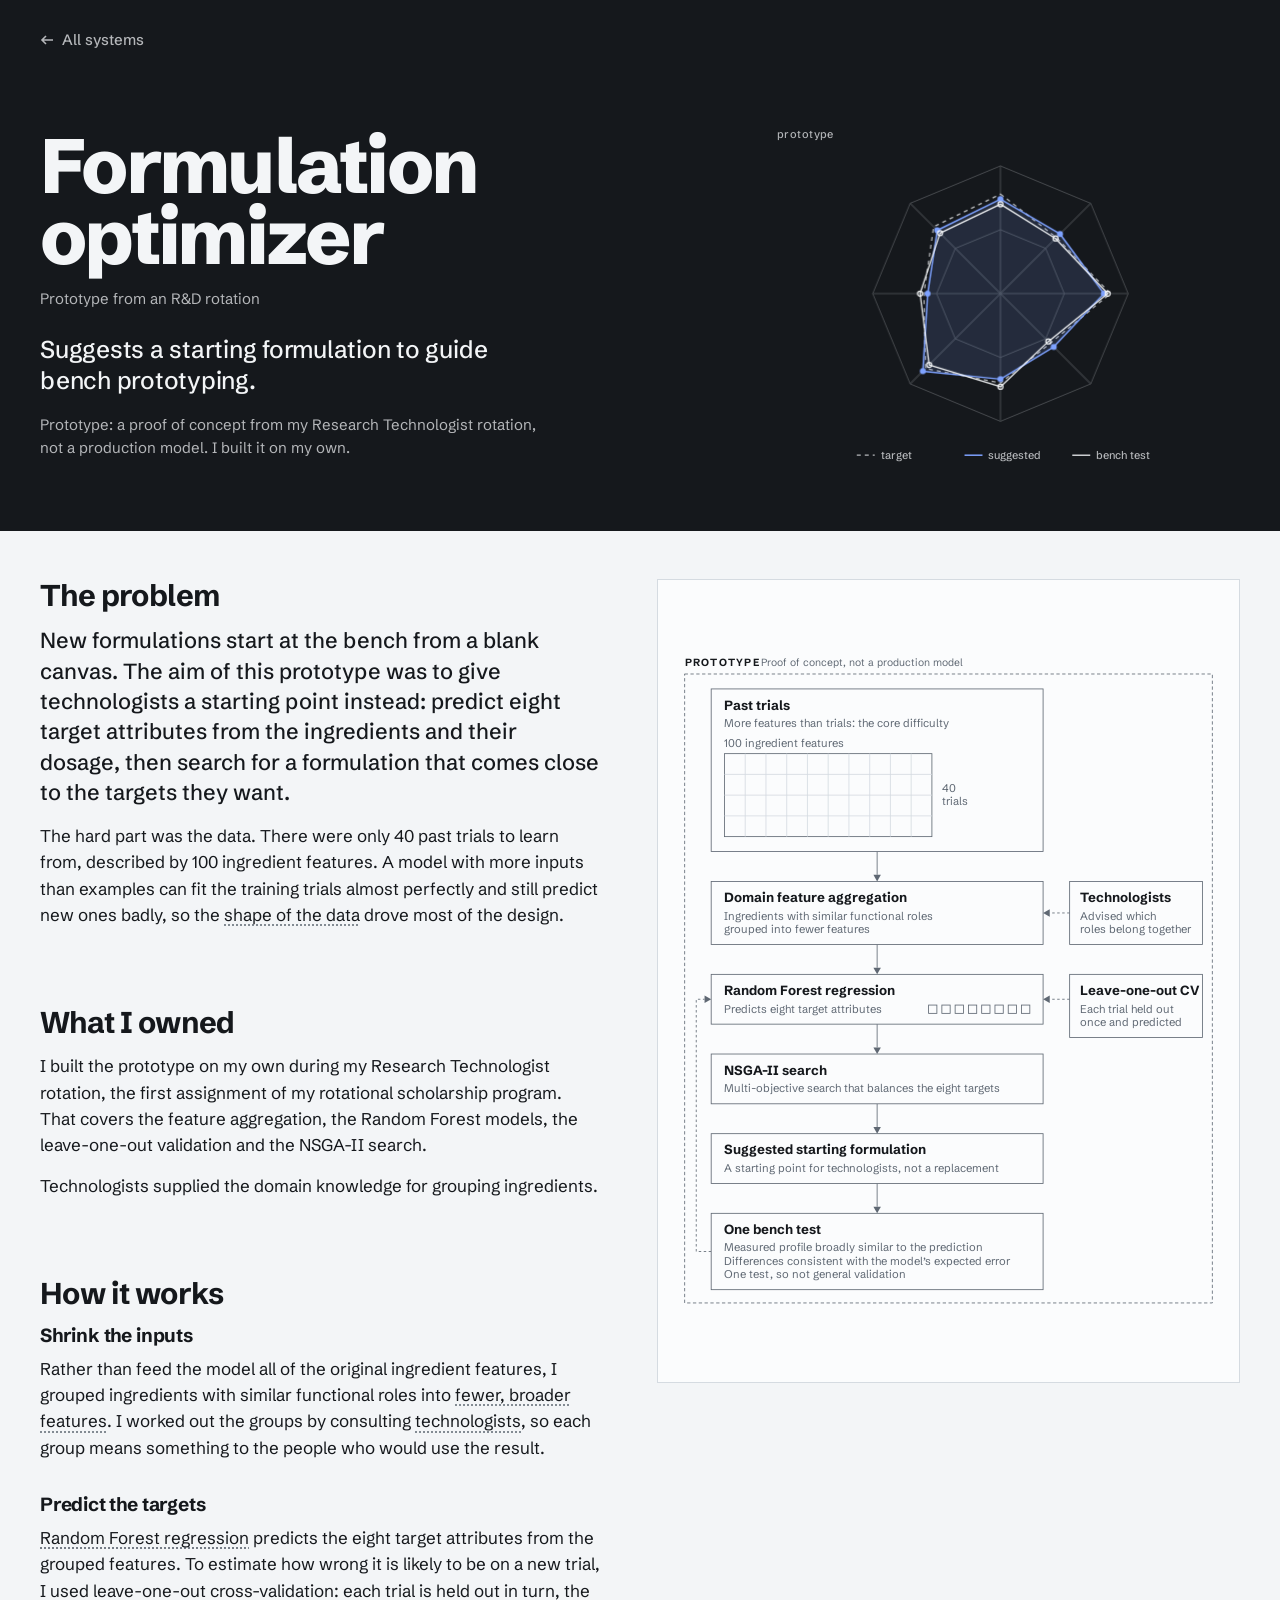
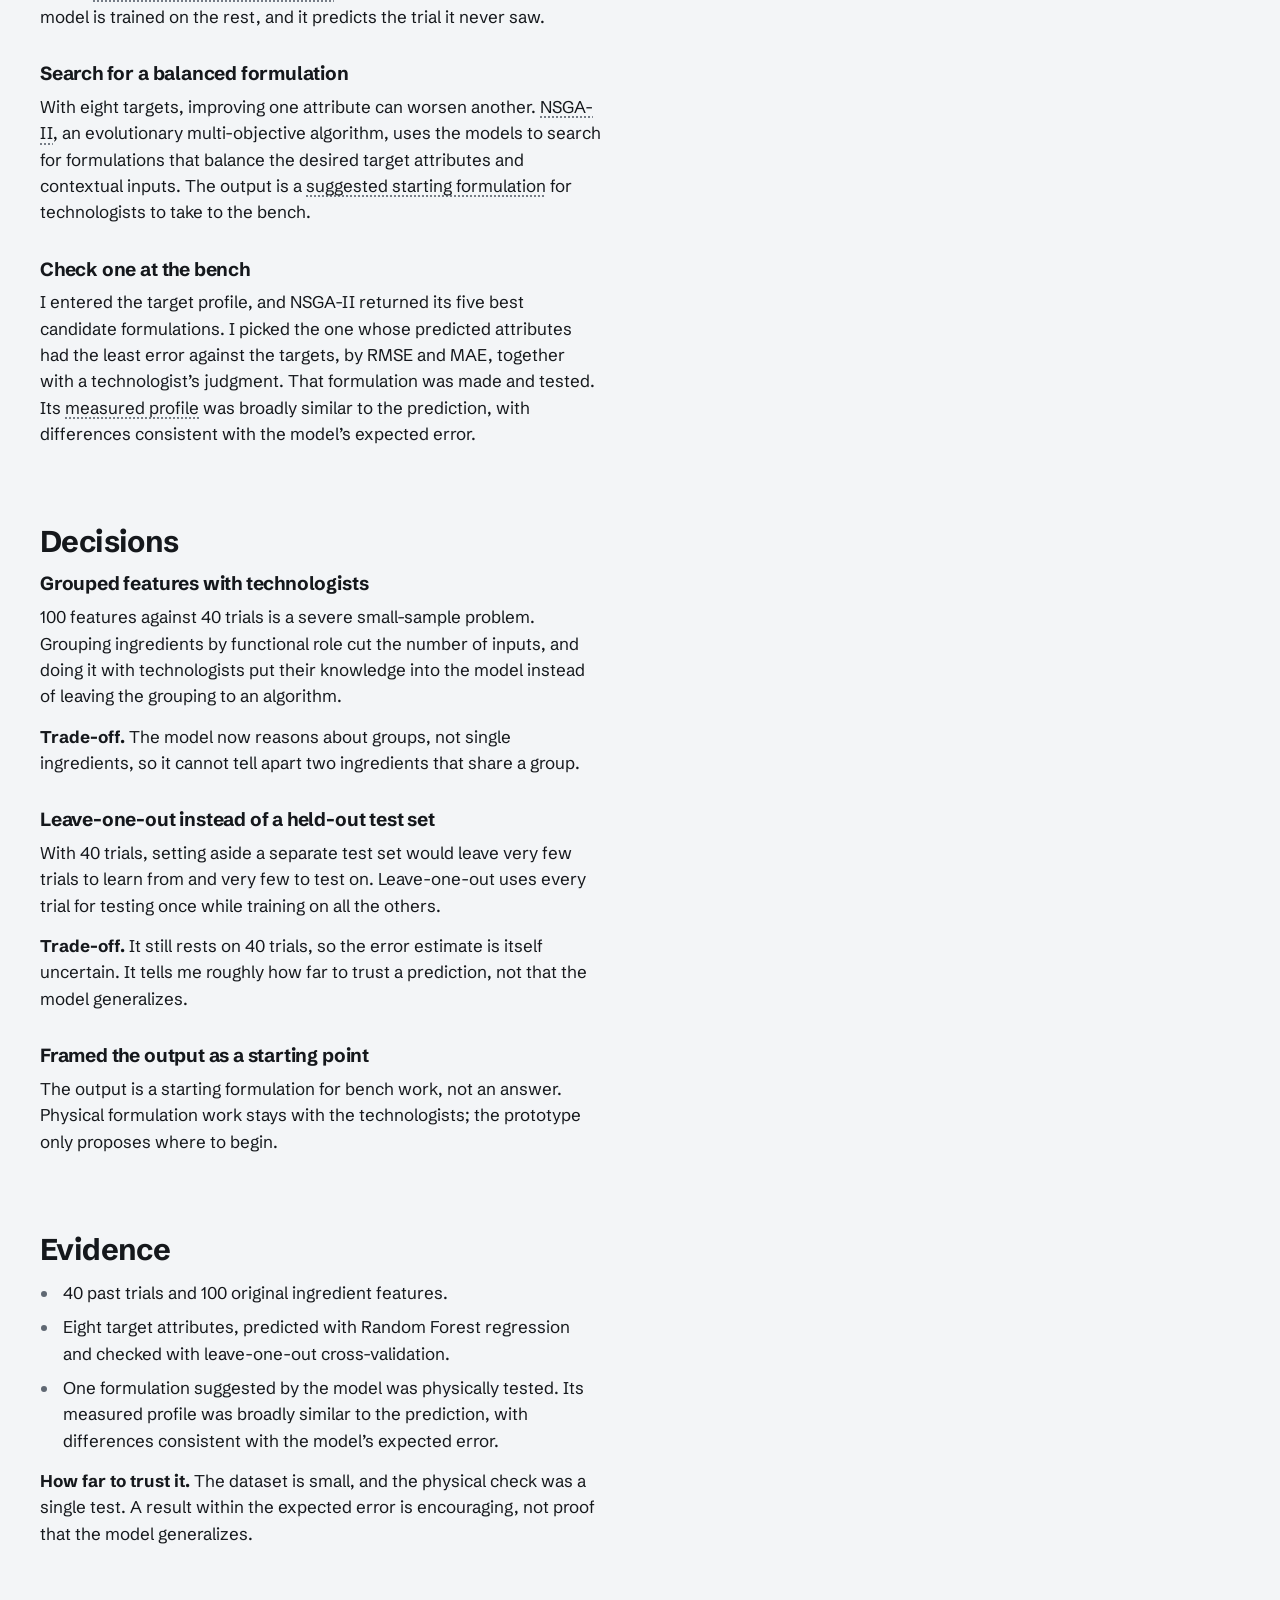
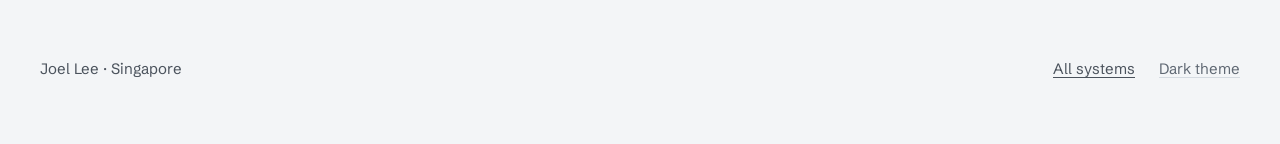
==== work/formulation/index.html @ 68d2e988 "Portfolio site Co-Authored-By: Claude Opus 5.5 <noreply@anthropic.com>" ====
<!doctype html>
<html lang="en">
<head>
<meta charset="utf-8">
<meta name="viewport" content="width=device-width, initial-scale=1">
<title>Formulation optimizer · Joel Lee</title>
<meta name="description" content="How Joel Lee built a prototype that suggests a starting formulation for eight target attributes from 40 past trials.">
<link rel="preconnect" href="https://fonts.googleapis.com">
<link rel="preconnect" href="https://fonts.gstatic.com" crossorigin>
<link href="https://fonts.googleapis.com/css2?family=Schibsted+Grotesk:wght@400;500;700;800&display=swap" rel="stylesheet">
<link rel="stylesheet" href="../case-study.css">
<style>
  .fig .proto { fill: var(--ink); font-size: 12.5px; font-weight: 700; letter-spacing: 0.12em; }
  .fig .proto-note { fill: var(--ink-3); font-size: 12.5px; }
  .fig .proto-frame { fill: none; stroke: var(--ink-3); stroke-width: 1; stroke-dasharray: 4 3; }
  .fig .grid { fill: none; stroke: var(--hair); stroke-width: 1; }
  .fig .lit .grid { stroke: var(--vector); stroke-opacity: 0.35; }
</style>
<style>
  /* Hero motif, version B of the animations review (docs/prototypes/archive/animations-review). */
  .motif-formulation-b .ring { fill: none; stroke: var(--band-faint); stroke-width: 1; }
  .motif-formulation-b .spoke { stroke: var(--band-faint); stroke-width: 1; }
  .motif-formulation-b .target { fill: none; stroke: var(--band-muted); stroke-width: 1.25; stroke-dasharray: 4 4; }
  .motif-formulation-b .sug { fill: var(--band-accent); fill-opacity: 0.14; stroke: var(--band-accent); stroke-width: 1.5; stroke-linejoin: round;
    transform-box: view-box; transform-origin: 240px 178px; animation: formb-grow 720ms var(--ease-out) 760ms both; }
  .motif-formulation-b .sdot { fill: var(--band-accent); }
  .motif-formulation-b .meas { animation: formb-land 320ms ease-out 1700ms both; }
  .motif-formulation-b .meas polygon { fill: none; stroke: var(--band-fg); stroke-width: 1.25; stroke-linejoin: round; }
  .motif-formulation-b .mdot { fill: none; stroke: var(--band-fg); stroke-width: 1.25; }
  .motif-formulation-b .lab { fill: var(--band-muted); font-size: 11px; font-weight: 500; }
  .motif-formulation-b .proto { fill: var(--band-muted); font-size: 11px; font-weight: 500; letter-spacing: 0.04em; }
  .motif-formulation-b .key-tgt { stroke: var(--band-muted); stroke-width: 1.25; stroke-dasharray: 4 4; }
  .motif-formulation-b .key-sug { stroke: var(--band-accent); stroke-width: 1.5; }
  .motif-formulation-b .key-mes { stroke: var(--band-fg); stroke-width: 1.25; }
  @keyframes formb-grow { from { opacity: 0; transform: scale(0.15); } }
  @keyframes formb-land { from { opacity: 0; } }
</style>
</head>
<body>
<div class="band"><div class="page">
  <nav class="top" aria-label="Site">
    <a class="back" href="../../"><svg width="14" height="14" viewBox="0 0 14 14" aria-hidden="true"><path d="M13 7H2M6 3L2 7l4 4" fill="none" stroke="currentColor" stroke-width="1.6"/></svg>All systems</a>
  </nav>
  <div class="hero">
    <header class="intro">
      <h1>Formulation optimizer</h1>
      <p class="used">Prototype from an R&amp;D rotation</p>
      <p class="lede">Suggests a starting formulation to guide bench prototyping.</p>
      <p class="meta">Prototype: a proof of concept from my Research Technologist rotation, not a production model. I built it on my own.</p>
    </header>
    <div class="motif motif-formulation-b" aria-hidden="true"><svg viewBox="0 0 480 360" xmlns="http://www.w3.org/2000/svg">
  <text class="proto m-fade" x="16" y="22" style="--d:0">prototype</text>
  <polygon class="ring m-fade" points="240.0,114.0 285.3,132.7 304.0,178.0 285.3,223.3 240.0,242.0 194.7,223.3 176.0,178.0 194.7,132.7" style="--d:0"/><polygon class="ring m-fade" points="240.0,50.0 330.5,87.5 368.0,178.0 330.5,268.5 240.0,306.0 149.5,268.5 112.0,178.0 149.5,87.5" style="--d:0"/><g transform="translate(240 178) rotate(-90)"><line class="spoke m-draw" x1="0" y1="0" x2="128" y2="0" style="--d:60"/></g><g transform="translate(240 178) rotate(-45)"><line class="spoke m-draw" x1="0" y1="0" x2="128" y2="0" style="--d:90"/></g><g transform="translate(240 178) rotate(0)"><line class="spoke m-draw" x1="0" y1="0" x2="128" y2="0" style="--d:120"/></g><g transform="translate(240 178) rotate(45)"><line class="spoke m-draw" x1="0" y1="0" x2="128" y2="0" style="--d:150"/></g><g transform="translate(240 178) rotate(90)"><line class="spoke m-draw" x1="0" y1="0" x2="128" y2="0" style="--d:180"/></g><g transform="translate(240 178) rotate(135)"><line class="spoke m-draw" x1="0" y1="0" x2="128" y2="0" style="--d:210"/></g><g transform="translate(240 178) rotate(180)"><line class="spoke m-draw" x1="0" y1="0" x2="128" y2="0" style="--d:240"/></g><g transform="translate(240 178) rotate(225)"><line class="spoke m-draw" x1="0" y1="0" x2="128" y2="0" style="--d:270"/></g>
  <polygon class="target m-fade" points="240.0,78.2 296.1,121.9 350.1,178.0 289.8,227.8 240.0,267.6 164.9,253.1 163.2,178.0 173.0,111.0" style="--d:520"/>
  <polygon class="sug" points="240.0,83.3 299.7,118.3 343.7,178.0 293.4,231.4 240.0,263.8 162.2,255.8 167.0,178.0 176.6,114.6"/>
  <circle class="sdot m-pop" cx="240.0" cy="83.3" r="3" style="--d:1300"/><circle class="sdot m-pop" cx="299.7" cy="118.3" r="3" style="--d:1335"/><circle class="sdot m-pop" cx="343.7" cy="178.0" r="3" style="--d:1370"/><circle class="sdot m-pop" cx="293.4" cy="231.4" r="3" style="--d:1405"/><circle class="sdot m-pop" cx="240.0" cy="263.8" r="3" style="--d:1440"/><circle class="sdot m-pop" cx="162.2" cy="255.8" r="3" style="--d:1475"/><circle class="sdot m-pop" cx="167.0" cy="178.0" r="3" style="--d:1510"/><circle class="sdot m-pop" cx="176.6" cy="114.6" r="3" style="--d:1545"/>
  <g class="meas"><polygon points="240.0,88.4 295.2,122.8 347.5,178.0 288.0,226.0 240.0,271.4 168.5,249.5 159.4,178.0 179.4,117.4"/><circle class="mdot" cx="240.0" cy="88.4" r="2.5"/><circle class="mdot" cx="295.2" cy="122.8" r="2.5"/><circle class="mdot" cx="347.5" cy="178.0" r="2.5"/><circle class="mdot" cx="288.0" cy="226.0" r="2.5"/><circle class="mdot" cx="240.0" cy="271.4" r="2.5"/><circle class="mdot" cx="168.5" cy="249.5" r="2.5"/><circle class="mdot" cx="159.4" cy="178.0" r="2.5"/><circle class="mdot" cx="179.4" cy="117.4" r="2.5"/></g>
  <g class="m-fade" style="--d:1900"><line class="key-tgt" x1="96" y1="340" x2="114" y2="340"/><text class="lab" x="120" y="344">target</text></g><g class="m-fade" style="--d:1900"><line class="key-sug" x1="204" y1="340" x2="222" y2="340"/><text class="lab" x="228" y="344">suggested</text></g><g class="m-fade" style="--d:1900"><line class="key-mes" x1="312" y1="340" x2="330" y2="340"/><text class="lab" x="336" y="344">bench test</text></g>
</svg></div>
  </div>
</div></div>

<div class="page">
  <main class="cs">
    <figure class="fig">
      <div class="frame">
        <svg viewBox="0 0 652 800" role="img" aria-labelledby="flow-title">
          <title id="flow-title">Prototype flow: 40 past trials with 100 ingredient features each, more features than trials. Ingredients with similar functional roles are grouped into fewer features, with advice from technologists. Random Forest regression predicts eight target attributes and is checked with leave-one-out cross-validation. NSGA-II searches for a formulation that balances the targets and suggests a starting formulation. One bench test found the measured profile broadly similar to the prediction, with differences consistent with the model's expected error.</title>

          <text class="proto" x="8" y="20">PROTOTYPE</text>
          <text class="proto-note" x="100" y="20">Proof of concept, not a production model</text>
          <rect class="proto-frame" x="8" y="30" width="636" height="758"/>

          <g class="edge" data-link="data agg"><path d="M240 244V272"/><path class="head" d="M235.5 272L240 280L244.5 272Z"/></g>
          <g class="edge aside" data-link="tech agg"><path d="M472 318H448"/><path class="head" d="M448 313.5L440 318L448 322.5Z"/></g>
          <g class="edge" data-link="agg rf"><path d="M240 356V384"/><path class="head" d="M235.5 384L240 392L244.5 384Z"/></g>
          <g class="edge aside" data-link="loocv rf"><path d="M472 422H448"/><path class="head" d="M448 417.5L440 422L448 426.5Z"/></g>
          <g class="edge" data-link="rf nsga"><path d="M240 452V480"/><path class="head" d="M235.5 480L240 488L244.5 480Z"/></g>
          <g class="edge" data-link="nsga suggestion"><path d="M240 548V576"/><path class="head" d="M235.5 576L240 584L244.5 576Z"/></g>
          <g class="edge" data-link="suggestion bench"><path d="M240 644V672"/><path class="head" d="M235.5 672L240 680L244.5 672Z"/></g>
          <g class="edge aside" data-link="bench rf"><path d="M40 726H22V422H32"/><path class="head" d="M32 417.5L40 422L32 426.5Z"/></g>

          <g class="node" data-node="data">
            <rect x="40" y="48" width="400" height="196"/>
            <text class="t" x="56" y="73">Past trials</text>
            <text class="s" x="56" y="94">More features than trials: the core difficulty</text>
            <text class="s" x="56" y="118">100 ingredient features</text>
            <rect x="56" y="126" width="250" height="100"/>
            <path class="grid" d="M81 126V226M106 126V226M131 126V226M156 126V226M181 126V226M206 126V226M231 126V226M256 126V226M281 126V226M56 151H306M56 176H306M56 201H306"/>
            <text class="s" x="318" y="172">40</text>
            <text class="s" x="318" y="188">trials</text>
          </g>
          <g class="node" data-node="agg"><rect x="40" y="280" width="400" height="76"/><text class="t" x="56" y="305">Domain feature aggregation</text><text class="s" x="56" y="326">Ingredients with similar functional roles</text><text class="s" x="56" y="342">grouped into fewer features</text></g>
          <g class="node" data-node="tech"><rect x="472" y="280" width="160" height="76"/><text class="t" x="484" y="305">Technologists</text><text class="s" x="484" y="326">Advised which</text><text class="s" x="484" y="342">roles belong together</text></g>
          <g class="node" data-node="rf">
            <rect x="40" y="392" width="400" height="60"/>
            <text class="t" x="56" y="417">Random Forest regression</text>
            <text class="s" x="56" y="438">Predicts eight target attributes</text>
            <rect x="302" y="429" width="10" height="10"/><rect x="318" y="429" width="10" height="10"/><rect x="334" y="429" width="10" height="10"/><rect x="350" y="429" width="10" height="10"/><rect x="366" y="429" width="10" height="10"/><rect x="382" y="429" width="10" height="10"/><rect x="398" y="429" width="10" height="10"/><rect x="414" y="429" width="10" height="10"/>
          </g>
          <g class="node" data-node="loocv"><rect x="472" y="392" width="160" height="76"/><text class="t" x="484" y="417">Leave-one-out CV</text><text class="s" x="484" y="438">Each trial held out</text><text class="s" x="484" y="454">once and predicted</text></g>
          <g class="node" data-node="nsga"><rect x="40" y="488" width="400" height="60"/><text class="t" x="56" y="513">NSGA-II search</text><text class="s" x="56" y="534">Multi-objective search that balances the eight targets</text></g>
          <g class="node" data-node="suggestion"><rect x="40" y="584" width="400" height="60"/><text class="t" x="56" y="609">Suggested starting formulation</text><text class="s" x="56" y="630">A starting point for technologists, not a replacement</text></g>
          <g class="node" data-node="bench"><rect x="40" y="680" width="400" height="92"/><text class="t" x="56" y="705">One bench test</text><text class="s" x="56" y="726">Measured profile broadly similar to the prediction</text><text class="s" x="56" y="742">Differences consistent with the model’s expected error</text><text class="s" x="56" y="758">One test, so not general validation</text></g>
        </svg>
      </div>
      <figcaption></figcaption>
    </figure>

    <div class="text">
      <section data-nodes="data suggestion" aria-labelledby="problem">
        <h2 id="problem">The problem</h2>
        <p>New formulations start at the bench from a blank canvas. The aim of this prototype was to give technologists a starting point instead: predict eight target attributes from the ingredients and their dosage, then search for a formulation that comes close to the targets they want.</p>
        <p>The hard part was the data. There were only 40 past trials to learn from, described by 100 ingredient features. A model with more inputs than examples can fit the training trials almost perfectly and still predict new ones badly, so the <span class="term" data-node="data">shape of the data</span> drove most of the design.</p>
      </section>

      <section data-nodes="" aria-labelledby="owned">
        <h2 id="owned">What I owned</h2>
        <p>I built the prototype on my own during my Research Technologist rotation, the first assignment of my rotational scholarship program. That covers the feature aggregation, the Random Forest models, the leave-one-out validation and the NSGA-II search.</p>
        <p>Technologists supplied the domain knowledge for grouping ingredients.</p>
      </section>

      <section data-nodes="" aria-labelledby="how">
        <h2 id="how">How it works</h2>
        <div class="step" data-nodes="data agg tech">
          <h3>Shrink the inputs</h3>
          <p>Rather than feed the model all of the original ingredient features, I grouped ingredients with similar functional roles into <span class="term" data-node="agg">fewer, broader features</span>. I worked out the groups by consulting <span class="term" data-node="tech">technologists</span>, so each group means something to the people who would use the result.</p>
        </div>
        <div class="step" data-nodes="rf loocv">
          <h3>Predict the targets</h3>
          <p><span class="term" data-node="rf">Random Forest regression</span> predicts the eight target attributes from the grouped features. To estimate how wrong it is likely to be on a new trial, I used <span class="term" data-node="loocv">leave-one-out cross-validation</span>: each trial is held out in turn, the model is trained on the rest, and it predicts the trial it never saw.</p>
        </div>
        <div class="step" data-nodes="rf nsga suggestion">
          <h3>Search for a balanced formulation</h3>
          <p>With eight targets, improving one attribute can worsen another. <span class="term" data-node="nsga">NSGA-II</span>, an evolutionary multi-objective algorithm, uses the models to search for formulations that balance the desired target attributes and contextual inputs. The output is a <span class="term" data-node="suggestion">suggested starting formulation</span> for technologists to take to the bench.</p>
        </div>
        <div class="step" data-nodes="suggestion bench rf">
          <h3>Check one at the bench</h3>
          <p>I entered the target profile, and NSGA-II returned its five best candidate formulations. I picked the one whose predicted attributes had the least error against the targets, by RMSE and MAE, together with a technologist’s judgment. That formulation was made and tested. Its <span class="term" data-node="bench">measured profile</span> was broadly similar to the prediction, with differences consistent with the model’s expected error.</p>
        </div>
      </section>

      <section data-nodes="" aria-labelledby="decisions">
        <h2 id="decisions">Decisions</h2>
        <div class="step" data-nodes="data agg tech">
          <h3>Grouped features with technologists</h3>
          <p>100 features against 40 trials is a severe small-sample problem. Grouping ingredients by functional role cut the number of inputs, and doing it with technologists put their knowledge into the model instead of leaving the grouping to an algorithm.</p>
          <p class="run"><b>Trade-off.</b> The model now reasons about groups, not single ingredients, so it cannot tell apart two ingredients that share a group.</p>
        </div>
        <div class="step" data-nodes="rf loocv">
          <h3>Leave-one-out instead of a held-out test set</h3>
          <p>With 40 trials, setting aside a separate test set would leave very few trials to learn from and very few to test on. Leave-one-out uses every trial for testing once while training on all the others.</p>
          <p class="run"><b>Trade-off.</b> It still rests on 40 trials, so the error estimate is itself uncertain. It tells me roughly how far to trust a prediction, not that the model generalizes.</p>
        </div>
        <div class="step" data-nodes="nsga suggestion bench">
          <h3>Framed the output as a starting point</h3>
          <p>The output is a starting formulation for bench work, not an answer. Physical formulation work stays with the technologists; the prototype only proposes where to begin.</p>
        </div>
      </section>

      <section data-nodes="loocv bench" aria-labelledby="evidence">
        <h2 id="evidence">Evidence</h2>
        <ul>
          <li>40 past trials and 100 original ingredient features.</li>
          <li>Eight target attributes, predicted with Random Forest regression and checked with leave-one-out cross-validation.</li>
          <li>One formulation suggested by the model was physically tested. Its measured profile was broadly similar to the prediction, with differences consistent with the model’s expected error.</li>
        </ul>
        <p class="run"><b>How far to trust it.</b> The dataset is small, and the physical check was a single test. A result within the expected error is encouraging, not proof that the model generalizes.</p>
      </section>
    </div>
  </main>

  <footer>
    <span>Joel Lee · Singapore</span>
    <nav aria-label="Footer">
      <a href="../../">All systems</a>
      <button class="theme" type="button" id="theme"></button>
    </nav>
  </footer>
</div>
<script src="../case-study.js"></script>
</body>
</html>
---- work/case-study.css ----
/* Shared by every case study: text on the left, the system's pinned figure on the right. */
:root {
  --ground: #f3f5f7;
  --plot: #fbfcfd;
  --ink: #15181c;
  --ink-2: #4a525c;
  --ink-3: #5f6873;
  --hair: #d5dbe1;
  --vector: #1d4ed8;
  --focus: #1d4ed8;
  /* The band is drawn in the opposite theme's colours, so its accent is the other theme's blue. */
  --band-accent: #7ea2ff;
  --ease-out: cubic-bezier(0.23, 1, 0.32, 1);
  --ease-in-out: cubic-bezier(0.77, 0, 0.175, 1);
  color-scheme: light;
}
@media (prefers-color-scheme: dark) {
  :root:not([data-theme="light"]) {
    --ground: #101316; --plot: #15191d; --ink: #eef1f4; --ink-2: #b3bcc6; --ink-3: #8c96a1;
    --hair: #2a3138; --vector: #7ea2ff; --focus: #7ea2ff; --band-accent: #1d4ed8; color-scheme: dark;
  }
}
:root[data-theme="dark"] {
  --ground: #101316; --plot: #15191d; --ink: #eef1f4; --ink-2: #b3bcc6; --ink-3: #8c96a1;
  --hair: #2a3138; --vector: #7ea2ff; --focus: #7ea2ff; --band-accent: #1d4ed8; color-scheme: dark;
}

* { box-sizing: border-box; }
html { background: var(--ground); scrollbar-color: var(--hair) var(--ground); }
body {
  margin: 0; background: var(--ground); color: var(--ink);
  font: 400 17px/1.55 "Schibsted Grotesk", system-ui, sans-serif;
  -webkit-font-smoothing: antialiased;
}
::selection { background: var(--vector); color: var(--plot); }
a { color: inherit; text-underline-offset: 0.22em; text-decoration-thickness: 1px; }
a:hover { text-decoration-color: var(--vector); }
:focus-visible { outline: 2px solid var(--focus); outline-offset: 3px; border-radius: 2px; }
button { font: inherit; color: inherit; }

.page { max-width: 1320px; margin: 0 auto; padding: 0 40px; }

.top { padding: 28px 0 0; font-size: 15px; }
.back { display: inline-flex; align-items: center; gap: 8px; color: var(--ink-2); font-weight: 500; text-decoration: none; }
.back:hover { color: var(--ink); }
.back svg { transition: transform 180ms cubic-bezier(0.23, 1, 0.32, 1); }
.back:hover svg { transform: translateX(-3px); }

/* The band: the intro on ink, drawn in the opposite theme's colours, with the system's motif beside it.
   Motifs draw only with the five --band-* tokens. */
.band {
  --band-bg: var(--ink); --band-fg: var(--ground);
  --band-muted: color-mix(in srgb, var(--band-fg) 72%, var(--band-bg));
  --band-faint: color-mix(in srgb, var(--band-fg) 24%, var(--band-bg));
  background: var(--band-bg); color: var(--band-fg);
}
.band ::selection { background: var(--band-fg); color: var(--band-bg); }
.band :focus-visible { outline-color: var(--band-fg); }
.band .back { color: var(--band-muted); }
.band .back:hover { color: var(--band-fg); }
.hero { display: grid; grid-template-columns: minmax(0, 1fr) minmax(300px, 0.72fr); gap: 32px 56px; align-items: center; padding: clamp(40px, 7vh, 80px) 0 56px; }
.intro h1 { font-weight: 800; font-size: clamp(48px, 6vw, 96px); line-height: 0.92; letter-spacing: -0.035em; margin: 0 0 14px; text-wrap: balance; }
.used { font-size: 15px; color: var(--band-muted); margin: 0 0 24px; }
.lede { font-size: clamp(20px, 1.9vw, 27px); line-height: 1.3; font-weight: 500; letter-spacing: -0.01em; max-width: 26em; margin: 0 0 16px; text-wrap: pretty; }
.meta { color: var(--band-muted); font-size: 15px; max-width: 34em; margin: 0; }

/* The motif. Motion contract, shared by every motif:
   1. Every keyframe defines only where an element starts; the end is its own resting state,
      so the resting state is the finished drawing, and reduced motion shows exactly that.
   2. transform, opacity and clip-path only. Lines draw with scaleX/scaleY on transform-box: fill-box.
   3. Delays come from the element's own --d (ms). A motif finishes within about 2.4s and never loops. */
.motif { width: 100%; max-width: 520px; justify-self: end; }
.motif svg { display: block; width: 100%; height: auto; overflow: visible; }
.motif * { transform-box: fill-box; }
.m-fade { animation: m-fade 240ms ease-out calc(var(--d, 0) * 1ms) both; }
.m-rise { animation: m-rise 320ms var(--ease-out) calc(var(--d, 0) * 1ms) both; }
.m-pop { transform-origin: center; animation: m-pop 260ms var(--ease-out) calc(var(--d, 0) * 1ms) both; }
.m-draw { transform-origin: left center; animation: m-draw 320ms var(--ease-out) calc(var(--d, 0) * 1ms) both; }
.m-draw-r { transform-origin: right center; animation: m-draw 320ms var(--ease-out) calc(var(--d, 0) * 1ms) both; }
.m-draw-y { transform-origin: center top; animation: m-draw-y 320ms var(--ease-out) calc(var(--d, 0) * 1ms) both; }
@keyframes m-fade { from { opacity: 0; } }
@keyframes m-rise { from { opacity: 0; transform: translateY(8px); } }
@keyframes m-pop { from { opacity: 0; transform: scale(0.6); } }
@keyframes m-draw { from { transform: scaleX(0); } }
@keyframes m-draw-y { from { transform: scaleY(0); } }
.intro h1 { animation: m-rise 360ms var(--ease-out) both; }
/* A motif inside the text uses the page's own colours, and waits until it scrolls into view (case-study.js). */
.motif.on-page {
  --band-bg: var(--plot); --band-fg: var(--ink); --band-muted: var(--ink-2); --band-faint: var(--hair); --band-accent: var(--vector);
  max-width: none; margin: 4px 0 8px; padding: 16px 20px; background: var(--plot); border: 1px solid var(--hair);
}
.motif.wait * { animation-play-state: paused; }

/* The two columns. The text column holds a 60–70 character measure; the figure takes the rest. */
.cs { display: grid; grid-template-columns: minmax(0, 33em) minmax(0, 1fr); grid-template-areas: "text fig"; gap: 0 56px; align-items: start; }
.text { grid-area: text; }

.text section { padding-top: 64px; }
.text section:first-child { padding-top: 48px; }
/* The problem's opening paragraph is stated at lead size, the way the home page states each problem. */
.text section:first-child > p:first-of-type { font-size: clamp(20px, 1.7vw, 23px); line-height: 1.4; font-weight: 500; color: var(--ink); }
.text h2 { font-size: 30px; line-height: 1.1; letter-spacing: -0.02em; font-weight: 700; margin: 0 0 14px; }
.text h3 { font-size: 19px; line-height: 1.25; letter-spacing: -0.01em; font-weight: 700; margin: 32px 0 8px; }
.text h2 + .step h3, .text h2 + h3 { margin-top: 8px; }
.text p { margin: 0 0 14px; text-wrap: pretty; }
.text ul { margin: 0 0 14px; padding-left: 1.1em; }
.text li { margin-bottom: 8px; padding-left: 4px; }
.text li::marker { color: var(--ink-3); }
.run b { font-weight: 700; }
.quiet { color: var(--ink-2); }

/* A term in the text points at its part of the figure while hovered. */
.term { text-decoration: underline dotted var(--ink-3); text-underline-offset: 0.25em; cursor: default; }
.term:hover { text-decoration-color: var(--vector); }

/* The pinned figure */
.fig { grid-area: fig; position: sticky; top: 24px; margin: 48px 0 0; }
.frame { background: var(--plot); border: 1px solid var(--hair); height: min(calc(100svh - 96px), 860px); min-height: 520px; padding: 20px; }
.frame > svg { width: 100%; height: 100%; display: block; }
.fig figcaption { font-size: 14px; color: var(--ink-3); margin-top: 10px; }
.fig .hint { display: none; }
.fig.scrolls .hint { display: block; color: var(--ink-2); font-weight: 500; margin-bottom: 2px; }

svg text { font-family: "Schibsted Grotesk", system-ui, sans-serif; }
.node rect { fill: var(--plot); stroke: var(--ink-3); stroke-width: 1; }
.node .t { fill: var(--ink); font-size: 16px; font-weight: 700; }
.node .s { fill: var(--ink-3); font-size: 13.5px; }
.edge path { fill: none; stroke: var(--ink-3); stroke-width: 1; }
.edge path.head { fill: var(--ink-3); stroke: none; }
.edge.aside path:not(.head) { stroke-dasharray: 3 3; }
.node.removed rect { stroke-dasharray: 4 3; fill: none; }
.node.removed .t { fill: var(--ink-2); }
.node.removed line { stroke: var(--ink-2); stroke-width: 1.2; }
.edge.removed path:not(.head) { stroke-dasharray: 4 3; }

.node, .edge { transition: opacity 160ms ease-out; }
.node rect, .edge path, .node .t { transition: stroke 160ms ease-out, fill 160ms ease-out; }
.lit rect { stroke: var(--vector); stroke-width: 1.5; }
.edge.lit path { stroke: var(--vector); }
.edge.lit path.head { fill: var(--vector); }
.dim { opacity: 0.32; }

/* Evidence: a dot plot of the compared pipelines on a 0 to 1 scale */
/* The label column is set in px so the scale row, at a smaller font size, lines up with the tracks. */
.dots { list-style: none; padding: 0; margin: 20px 0 8px; --label: 188px; }
.dots li { display: grid; grid-template-columns: var(--label) 1fr; gap: 16px; align-items: center; padding: 10px 0; margin: 0; border-bottom: 1px solid var(--hair); }
.dots li::marker { content: none; }
.dots .name { font-size: 15px; line-height: 1.3; }
.dots .name small { display: block; font-size: 13px; color: var(--ink-3); }
.track { position: relative; height: 22px; }
.track::before { content: ""; position: absolute; left: 0; right: 0; top: 50%; border-top: 1px dashed var(--hair); }
.track i { position: absolute; top: 50%; width: 11px; height: 11px; margin: -5.5px 0 0 -5.5px; border-radius: 50%; background: var(--ink); }
.track i.on { background: var(--vector); box-shadow: 0 0 0 3px var(--plot), 0 0 0 5px var(--vector); }
.track b { position: absolute; top: 50%; transform: translate(12px, -54%); font-size: 14px; font-weight: 500; white-space: nowrap; }
.track i.on + b { transform: translate(16px, -54%); }
.track .none { position: absolute; top: 50%; transform: translateY(-54%); font-size: 14px; color: var(--ink-3); background: var(--ground); padding-right: 8px; }
.scale { display: grid; grid-template-columns: 188px 1fr; gap: 16px; font-size: 13px; color: var(--ink-3); }
.scale span { display: flex; justify-content: space-between; }
.dots + .scale + p { margin-top: 14px; font-size: 14px; color: var(--ink-3); }

footer { display: flex; flex-wrap: wrap; justify-content: space-between; gap: 16px; padding: 96px 0 64px; color: var(--ink-2); font-size: 15px; }
footer nav { display: flex; gap: 24px; flex-wrap: wrap; }
footer .theme { background: none; border: 0; padding: 0; cursor: pointer; text-decoration: underline; text-underline-offset: 0.22em; text-decoration-color: var(--hair); color: var(--ink-3); }

@media (prefers-reduced-motion: reduce) {
  .node, .edge, .node rect, .edge path, .node .t, .back svg { transition: none; }
  .motif *, .intro h1 { animation: none !important; }
}

/* Stacked: the figure follows the intro as a plain figure, scrolling sideways inside its frame if needed. */
@media (max-width: 900px) {
  .page { padding: 0 16px; }
  .hero { grid-template-columns: 1fr; padding-top: 32px; }
  .motif { justify-self: start; max-width: 420px; }
  .cs { grid-template-columns: minmax(0, 1fr); grid-template-areas: "fig" "text"; }
  .fig { position: static; margin-top: 32px; min-width: 0; }
  .frame { height: auto; min-height: 0; padding: 12px; overflow-x: auto; }
  .frame > svg { min-width: 520px; height: auto; }
  .text section { padding-top: 48px; }
  .dots li, .scale { grid-template-columns: 132px 1fr; gap: 12px; }
  .track b { font-size: 13px; }
}

/* Phone width: each pipeline's name sits above its track, so names don't wrap to three lines. */
@media (max-width: 560px) {
  .dots li { grid-template-columns: minmax(0, 1fr); gap: 4px; }
  .scale { grid-template-columns: minmax(0, 1fr); }
  .scale > span:first-child { display: none; }
}
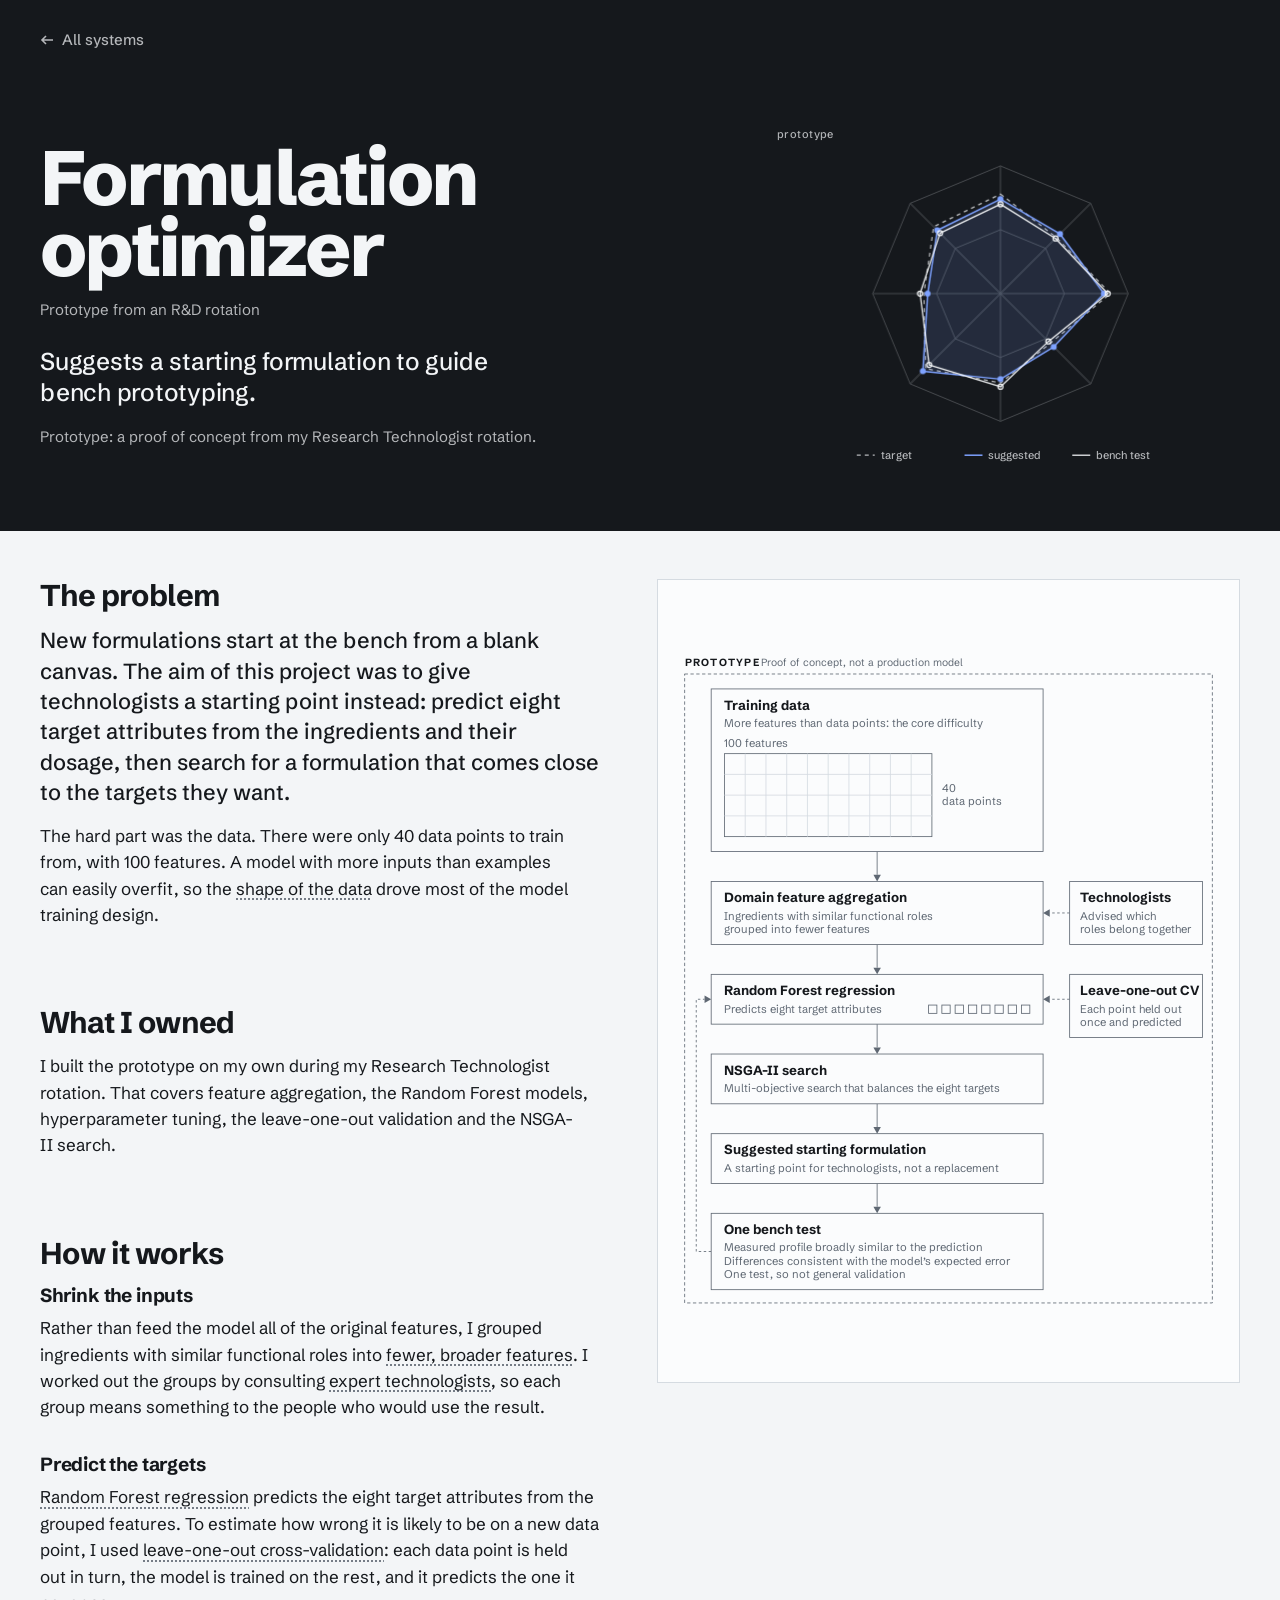
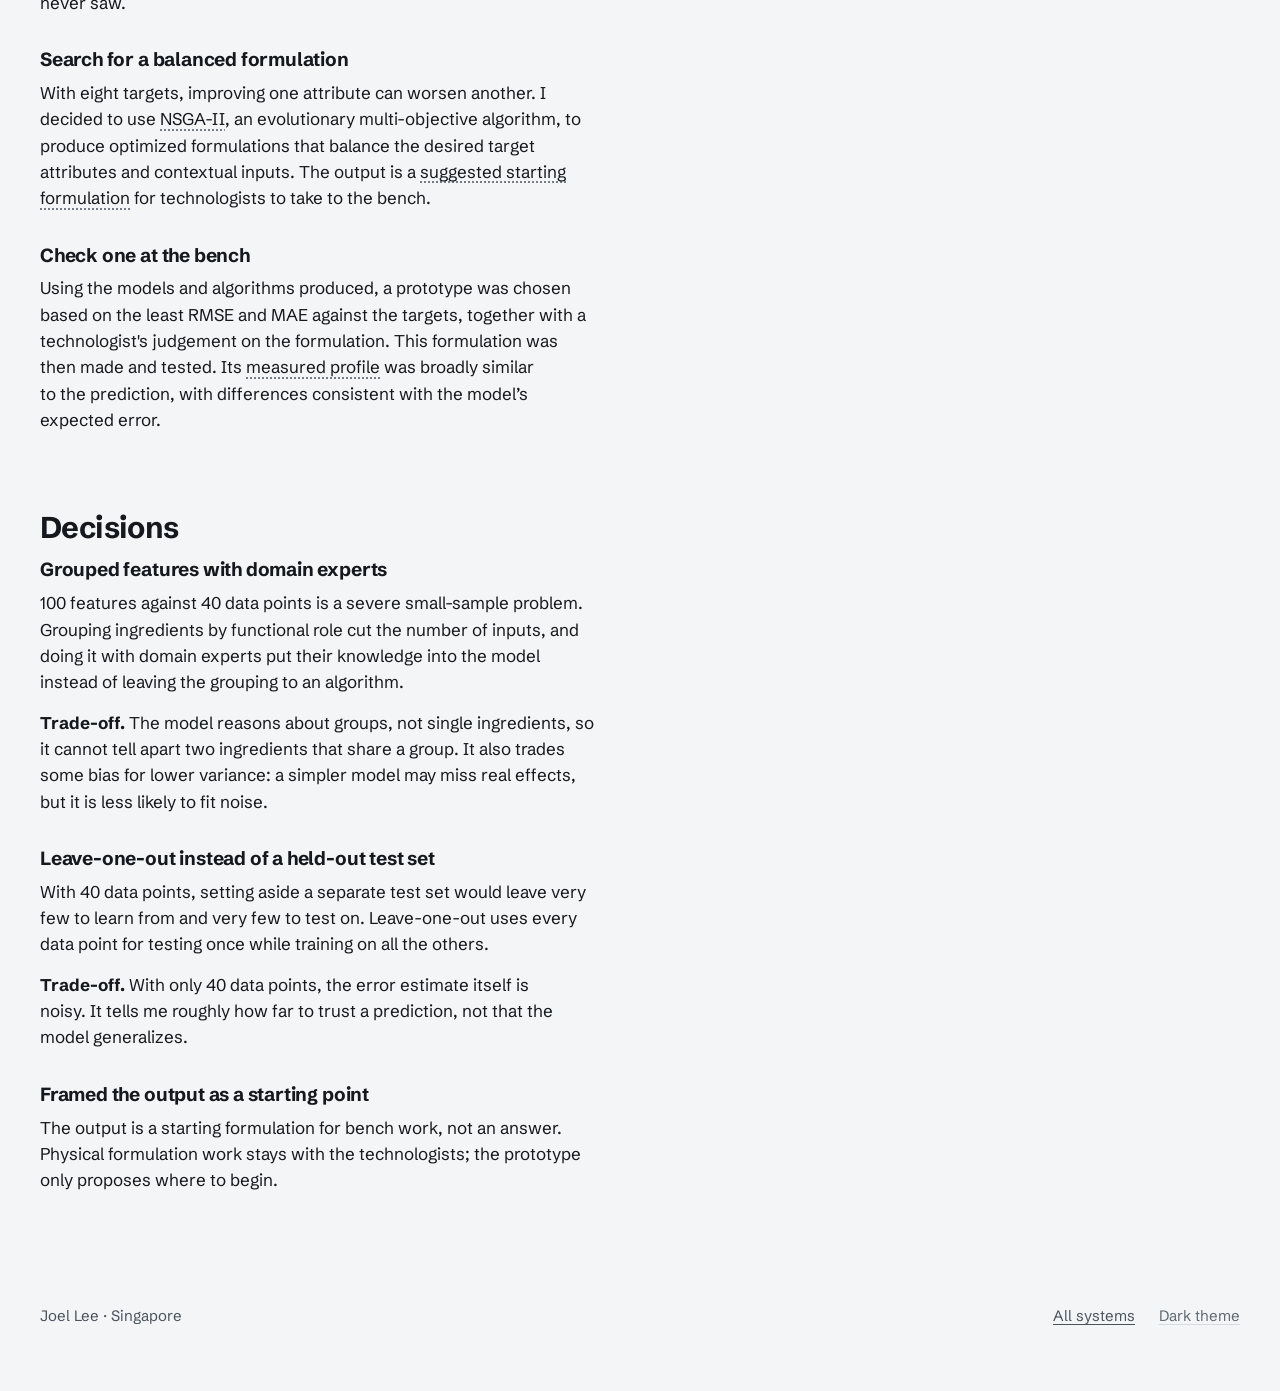
==== commit 96784f11: "draft 5" ====
--- a/work/formulation/index.html
+++ b/work/formulation/index.html
@@ -4,7 +4,7 @@
 <meta charset="utf-8">
 <meta name="viewport" content="width=device-width, initial-scale=1">
 <title>Formulation optimizer · Joel Lee</title>
-<meta name="description" content="How Joel Lee built a prototype that suggests a starting formulation for eight target attributes from 40 past trials.">
+<meta name="description" content="How Joel Lee built a prototype that suggests a starting formulation for eight target attributes from 40 data points.">
 <link rel="preconnect" href="https://fonts.googleapis.com">
 <link rel="preconnect" href="https://fonts.gstatic.com" crossorigin>
 <link href="https://fonts.googleapis.com/css2?family=Schibsted+Grotesk:wght@400;500;700;800&display=swap" rel="stylesheet">
@@ -46,7 +46,7 @@
       <h1>Formulation optimizer</h1>
       <p class="used">Prototype from an R&amp;D rotation</p>
       <p class="lede">Suggests a starting formulation to guide bench prototyping.</p>
-      <p class="meta">Prototype: a proof of concept from my Research Technologist rotation, not a production model. I built it on my own.</p>
+      <p class="meta">Prototype: a proof of concept from my Research Technologist rotation.</p>
     </header>
     <div class="motif motif-formulation-b" aria-hidden="true"><svg viewBox="0 0 480 360" xmlns="http://www.w3.org/2000/svg">
   <text class="proto m-fade" x="16" y="22" style="--d:0">prototype</text>
@@ -65,7 +65,7 @@
     <figure class="fig">
       <div class="frame">
         <svg viewBox="0 0 652 800" role="img" aria-labelledby="flow-title">
-          <title id="flow-title">Prototype flow: 40 past trials with 100 ingredient features each, more features than trials. Ingredients with similar functional roles are grouped into fewer features, with advice from technologists. Random Forest regression predicts eight target attributes and is checked with leave-one-out cross-validation. NSGA-II searches for a formulation that balances the targets and suggests a starting formulation. One bench test found the measured profile broadly similar to the prediction, with differences consistent with the model's expected error.</title>
+          <title id="flow-title">Prototype flow: 40 data points with 100 features each, more features than data points. Ingredients with similar functional roles are grouped into fewer features, with advice from technologists. Random Forest regression predicts eight target attributes and is checked with leave-one-out cross-validation. NSGA-II searches for a formulation that balances the targets and suggests a starting formulation. One bench test found the measured profile broadly similar to the prediction, with differences consistent with the model's expected error.</title>
 
           <text class="proto" x="8" y="20">PROTOTYPE</text>
           <text class="proto-note" x="100" y="20">Proof of concept, not a production model</text>
@@ -82,13 +82,13 @@
 
           <g class="node" data-node="data">
             <rect x="40" y="48" width="400" height="196"/>
-            <text class="t" x="56" y="73">Past trials</text>
-            <text class="s" x="56" y="94">More features than trials: the core difficulty</text>
-            <text class="s" x="56" y="118">100 ingredient features</text>
+            <text class="t" x="56" y="73">Training data</text>
+            <text class="s" x="56" y="94">More features than data points: the core difficulty</text>
+            <text class="s" x="56" y="118">100 features</text>
             <rect x="56" y="126" width="250" height="100"/>
             <path class="grid" d="M81 126V226M106 126V226M131 126V226M156 126V226M181 126V226M206 126V226M231 126V226M256 126V226M281 126V226M56 151H306M56 176H306M56 201H306"/>
             <text class="s" x="318" y="172">40</text>
-            <text class="s" x="318" y="188">trials</text>
+            <text class="s" x="318" y="188">data points</text>
           </g>
           <g class="node" data-node="agg"><rect x="40" y="280" width="400" height="76"/><text class="t" x="56" y="305">Domain feature aggregation</text><text class="s" x="56" y="326">Ingredients with similar functional roles</text><text class="s" x="56" y="342">grouped into fewer features</text></g>
           <g class="node" data-node="tech"><rect x="472" y="280" width="160" height="76"/><text class="t" x="484" y="305">Technologists</text><text class="s" x="484" y="326">Advised which</text><text class="s" x="484" y="342">roles belong together</text></g>
@@ -98,7 +98,7 @@
             <text class="s" x="56" y="438">Predicts eight target attributes</text>
             <rect x="302" y="429" width="10" height="10"/><rect x="318" y="429" width="10" height="10"/><rect x="334" y="429" width="10" height="10"/><rect x="350" y="429" width="10" height="10"/><rect x="366" y="429" width="10" height="10"/><rect x="382" y="429" width="10" height="10"/><rect x="398" y="429" width="10" height="10"/><rect x="414" y="429" width="10" height="10"/>
           </g>
-          <g class="node" data-node="loocv"><rect x="472" y="392" width="160" height="76"/><text class="t" x="484" y="417">Leave-one-out CV</text><text class="s" x="484" y="438">Each trial held out</text><text class="s" x="484" y="454">once and predicted</text></g>
+          <g class="node" data-node="loocv"><rect x="472" y="392" width="160" height="76"/><text class="t" x="484" y="417">Leave-one-out CV</text><text class="s" x="484" y="438">Each point held out</text><text class="s" x="484" y="454">once and predicted</text></g>
           <g class="node" data-node="nsga"><rect x="40" y="488" width="400" height="60"/><text class="t" x="56" y="513">NSGA-II search</text><text class="s" x="56" y="534">Multi-objective search that balances the eight targets</text></g>
           <g class="node" data-node="suggestion"><rect x="40" y="584" width="400" height="60"/><text class="t" x="56" y="609">Suggested starting formulation</text><text class="s" x="56" y="630">A starting point for technologists, not a replacement</text></g>
           <g class="node" data-node="bench"><rect x="40" y="680" width="400" height="92"/><text class="t" x="56" y="705">One bench test</text><text class="s" x="56" y="726">Measured profile broadly similar to the prediction</text><text class="s" x="56" y="742">Differences consistent with the model’s expected error</text><text class="s" x="56" y="758">One test, so not general validation</text></g>
@@ -110,62 +110,51 @@
     <div class="text">
       <section data-nodes="data suggestion" aria-labelledby="problem">
         <h2 id="problem">The problem</h2>
-        <p>New formulations start at the bench from a blank canvas. The aim of this prototype was to give technologists a starting point instead: predict eight target attributes from the ingredients and their dosage, then search for a formulation that comes close to the targets they want.</p>
-        <p>The hard part was the data. There were only 40 past trials to learn from, described by 100 ingredient features. A model with more inputs than examples can fit the training trials almost perfectly and still predict new ones badly, so the <span class="term" data-node="data">shape of the data</span> drove most of the design.</p>
+        <p>New formulations start at the bench from a blank canvas. The aim of this project was to give technologists a starting point instead: predict eight target attributes from the ingredients and their dosage, then search for a formulation that comes close to the targets they want.</p>
+        <p>The hard part was the data. There were only 40 data points to train from, with 100 features. A model with more inputs than examples can easily overfit, so the <span class="term" data-node="data">shape of the data</span> drove most of the model training design.</p>
       </section>
 
       <section data-nodes="" aria-labelledby="owned">
         <h2 id="owned">What I owned</h2>
-        <p>I built the prototype on my own during my Research Technologist rotation, the first assignment of my rotational scholarship program. That covers the feature aggregation, the Random Forest models, the leave-one-out validation and the NSGA-II search.</p>
-        <p>Technologists supplied the domain knowledge for grouping ingredients.</p>
+        <p>I built the prototype on my own during my Research Technologist rotation. That covers feature aggregation, the Random Forest models, hyperparameter tuning, the leave-one-out validation and the NSGA-II search.</p>
       </section>
 
       <section data-nodes="" aria-labelledby="how">
         <h2 id="how">How it works</h2>
         <div class="step" data-nodes="data agg tech">
           <h3>Shrink the inputs</h3>
-          <p>Rather than feed the model all of the original ingredient features, I grouped ingredients with similar functional roles into <span class="term" data-node="agg">fewer, broader features</span>. I worked out the groups by consulting <span class="term" data-node="tech">technologists</span>, so each group means something to the people who would use the result.</p>
+          <p>Rather than feed the model all of the original features, I grouped ingredients with similar functional roles into <span class="term" data-node="agg">fewer, broader features</span>. I worked out the groups by consulting <span class="term" data-node="tech">expert technologists</span>, so each group means something to the people who would use the result.</p>
         </div>
         <div class="step" data-nodes="rf loocv">
           <h3>Predict the targets</h3>
-          <p><span class="term" data-node="rf">Random Forest regression</span> predicts the eight target attributes from the grouped features. To estimate how wrong it is likely to be on a new trial, I used <span class="term" data-node="loocv">leave-one-out cross-validation</span>: each trial is held out in turn, the model is trained on the rest, and it predicts the trial it never saw.</p>
+          <p><span class="term" data-node="rf">Random Forest regression</span> predicts the eight target attributes from the grouped features. To estimate how wrong it is likely to be on a new data point, I used <span class="term" data-node="loocv">leave-one-out cross-validation</span>: each data point is held out in turn, the model is trained on the rest, and it predicts the one it never saw.</p>
         </div>
         <div class="step" data-nodes="rf nsga suggestion">
           <h3>Search for a balanced formulation</h3>
-          <p>With eight targets, improving one attribute can worsen another. <span class="term" data-node="nsga">NSGA-II</span>, an evolutionary multi-objective algorithm, uses the models to search for formulations that balance the desired target attributes and contextual inputs. The output is a <span class="term" data-node="suggestion">suggested starting formulation</span> for technologists to take to the bench.</p>
+          <p>With eight targets, improving one attribute can worsen another. I decided to use <span class="term" data-node="nsga">NSGA-II</span>, an evolutionary multi-objective algorithm, to produce optimized formulations that balance the desired target attributes and contextual inputs. The output is a <span class="term" data-node="suggestion">suggested starting formulation</span> for technologists to take to the bench.</p>
         </div>
         <div class="step" data-nodes="suggestion bench rf">
           <h3>Check one at the bench</h3>
-          <p>I entered the target profile, and NSGA-II returned its five best candidate formulations. I picked the one whose predicted attributes had the least error against the targets, by RMSE and MAE, together with a technologist’s judgment. That formulation was made and tested. Its <span class="term" data-node="bench">measured profile</span> was broadly similar to the prediction, with differences consistent with the model’s expected error.</p>
+          <p>Using the models and algorithms produced, a prototype was chosen based on the least RMSE and MAE against the targets, together with a technologist's judgement on the formulation. This formulation was then made and tested. Its <span class="term" data-node="bench">measured profile</span> was broadly similar to the prediction, with differences consistent with the model’s expected error.</p>
         </div>
       </section>
 
       <section data-nodes="" aria-labelledby="decisions">
         <h2 id="decisions">Decisions</h2>
         <div class="step" data-nodes="data agg tech">
-          <h3>Grouped features with technologists</h3>
-          <p>100 features against 40 trials is a severe small-sample problem. Grouping ingredients by functional role cut the number of inputs, and doing it with technologists put their knowledge into the model instead of leaving the grouping to an algorithm.</p>
-          <p class="run"><b>Trade-off.</b> The model now reasons about groups, not single ingredients, so it cannot tell apart two ingredients that share a group.</p>
+          <h3>Grouped features with domain experts</h3>
+          <p>100 features against 40 data points is a severe small-sample problem. Grouping ingredients by functional role cut the number of inputs, and doing it with domain experts put their knowledge into the model instead of leaving the grouping to an algorithm.</p>
+          <p class="run"><b>Trade-off.</b> The model reasons about groups, not single ingredients, so it cannot tell apart two ingredients that share a group. It also trades some bias for lower variance: a simpler model may miss real effects, but it is less likely to fit noise.</p>
         </div>
         <div class="step" data-nodes="rf loocv">
           <h3>Leave-one-out instead of a held-out test set</h3>
-          <p>With 40 trials, setting aside a separate test set would leave very few trials to learn from and very few to test on. Leave-one-out uses every trial for testing once while training on all the others.</p>
-          <p class="run"><b>Trade-off.</b> It still rests on 40 trials, so the error estimate is itself uncertain. It tells me roughly how far to trust a prediction, not that the model generalizes.</p>
+          <p>With 40 data points, setting aside a separate test set would leave very few to learn from and very few to test on. Leave-one-out uses every data point for testing once while training on all the others.</p>
+          <p class="run"><b>Trade-off.</b> With only 40 data points, the error estimate itself is noisy. It tells me roughly how far to trust a prediction, not that the model generalizes.</p>
         </div>
         <div class="step" data-nodes="nsga suggestion bench">
           <h3>Framed the output as a starting point</h3>
           <p>The output is a starting formulation for bench work, not an answer. Physical formulation work stays with the technologists; the prototype only proposes where to begin.</p>
         </div>
-      </section>
-
-      <section data-nodes="loocv bench" aria-labelledby="evidence">
-        <h2 id="evidence">Evidence</h2>
-        <ul>
-          <li>40 past trials and 100 original ingredient features.</li>
-          <li>Eight target attributes, predicted with Random Forest regression and checked with leave-one-out cross-validation.</li>
-          <li>One formulation suggested by the model was physically tested. Its measured profile was broadly similar to the prediction, with differences consistent with the model’s expected error.</li>
-        </ul>
-        <p class="run"><b>How far to trust it.</b> The dataset is small, and the physical check was a single test. A result within the expected error is encouraging, not proof that the model generalizes.</p>
       </section>
     </div>
   </main>
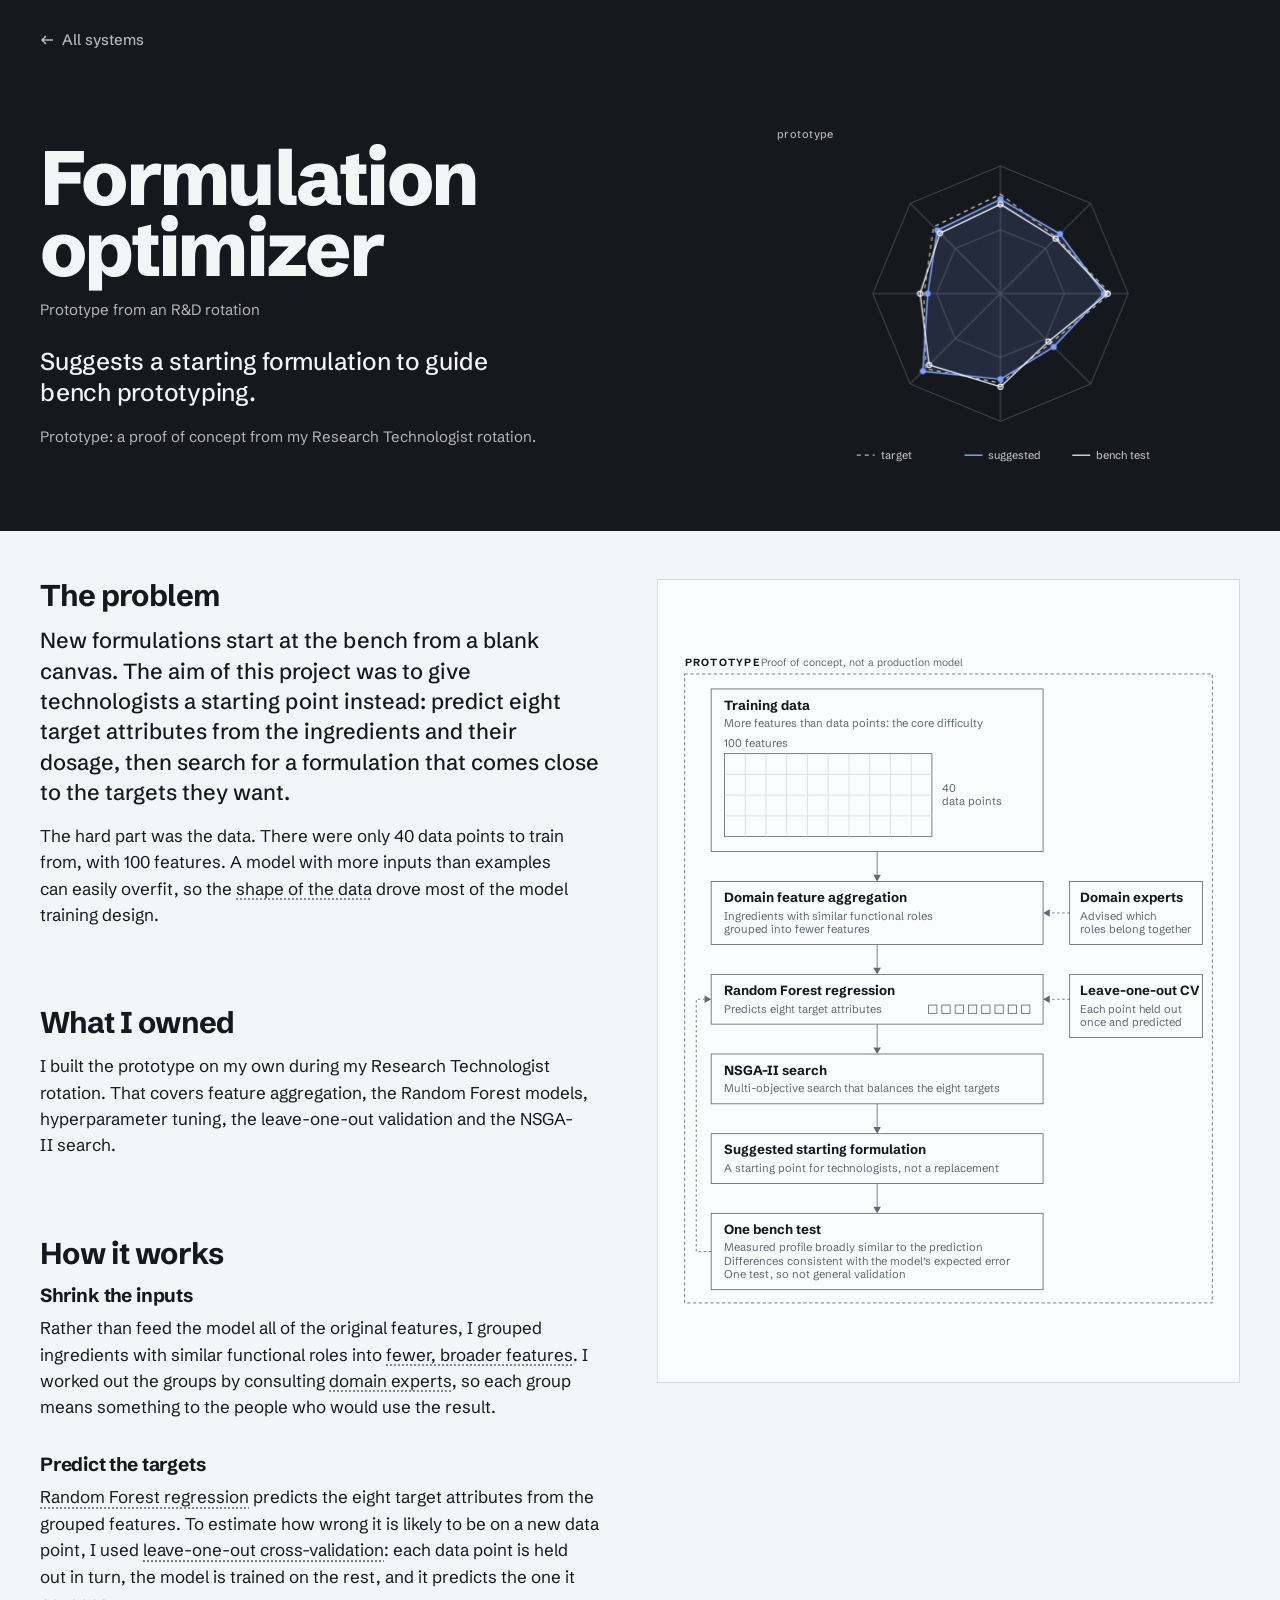
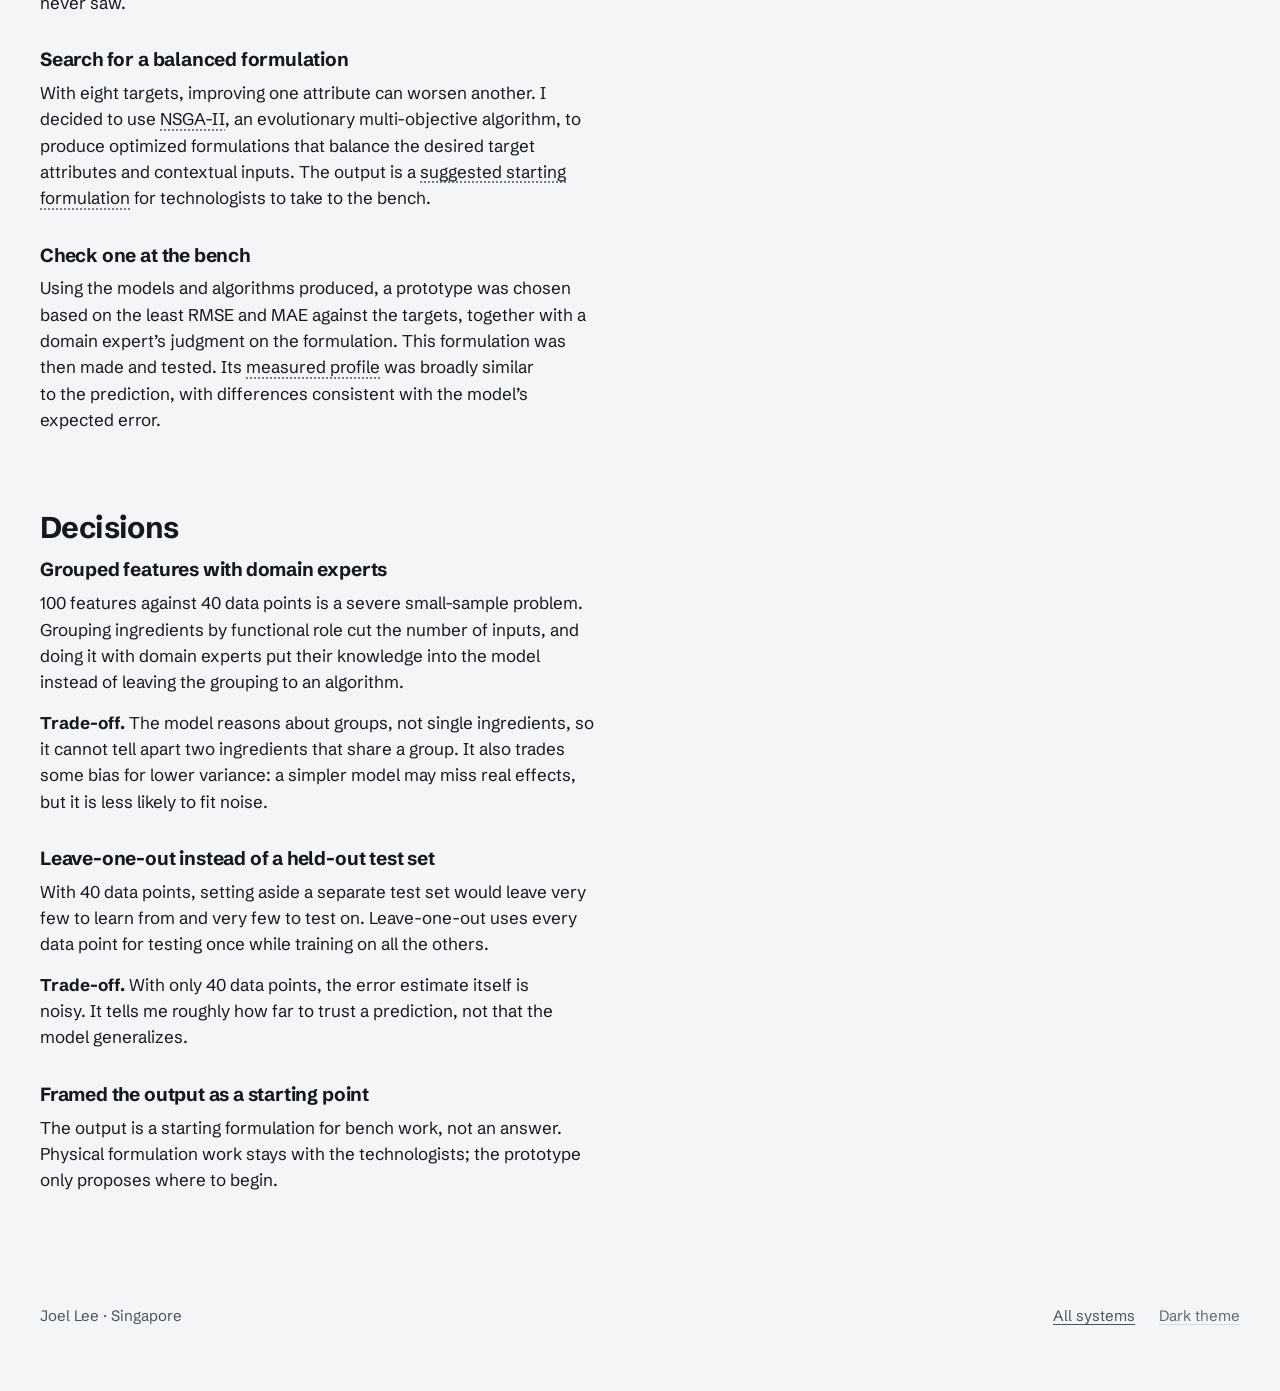
==== commit ccc982e3: "Consistency and accuracy pass across pages Drop "about" from home figures except the RAG scores, ali" ====
--- a/work/formulation/index.html
+++ b/work/formulation/index.html
@@ -65,7 +65,7 @@
     <figure class="fig">
       <div class="frame">
         <svg viewBox="0 0 652 800" role="img" aria-labelledby="flow-title">
-          <title id="flow-title">Prototype flow: 40 data points with 100 features each, more features than data points. Ingredients with similar functional roles are grouped into fewer features, with advice from technologists. Random Forest regression predicts eight target attributes and is checked with leave-one-out cross-validation. NSGA-II searches for a formulation that balances the targets and suggests a starting formulation. One bench test found the measured profile broadly similar to the prediction, with differences consistent with the model's expected error.</title>
+          <title id="flow-title">Prototype flow: 40 data points with 100 features each, more features than data points. Ingredients with similar functional roles are grouped into fewer features, with advice from domain experts. Random Forest regression predicts eight target attributes and is checked with leave-one-out cross-validation. NSGA-II searches for a formulation that balances the targets and suggests a starting formulation. One bench test found the measured profile broadly similar to the prediction, with differences consistent with the model's expected error.</title>
 
           <text class="proto" x="8" y="20">PROTOTYPE</text>
           <text class="proto-note" x="100" y="20">Proof of concept, not a production model</text>
@@ -91,7 +91,7 @@
             <text class="s" x="318" y="188">data points</text>
           </g>
           <g class="node" data-node="agg"><rect x="40" y="280" width="400" height="76"/><text class="t" x="56" y="305">Domain feature aggregation</text><text class="s" x="56" y="326">Ingredients with similar functional roles</text><text class="s" x="56" y="342">grouped into fewer features</text></g>
-          <g class="node" data-node="tech"><rect x="472" y="280" width="160" height="76"/><text class="t" x="484" y="305">Technologists</text><text class="s" x="484" y="326">Advised which</text><text class="s" x="484" y="342">roles belong together</text></g>
+          <g class="node" data-node="tech"><rect x="472" y="280" width="160" height="76"/><text class="t" x="484" y="305">Domain experts</text><text class="s" x="484" y="326">Advised which</text><text class="s" x="484" y="342">roles belong together</text></g>
           <g class="node" data-node="rf">
             <rect x="40" y="392" width="400" height="60"/>
             <text class="t" x="56" y="417">Random Forest regression</text>
@@ -123,7 +123,7 @@
         <h2 id="how">How it works</h2>
         <div class="step" data-nodes="data agg tech">
           <h3>Shrink the inputs</h3>
-          <p>Rather than feed the model all of the original features, I grouped ingredients with similar functional roles into <span class="term" data-node="agg">fewer, broader features</span>. I worked out the groups by consulting <span class="term" data-node="tech">expert technologists</span>, so each group means something to the people who would use the result.</p>
+          <p>Rather than feed the model all of the original features, I grouped ingredients with similar functional roles into <span class="term" data-node="agg">fewer, broader features</span>. I worked out the groups by consulting <span class="term" data-node="tech">domain experts</span>, so each group means something to the people who would use the result.</p>
         </div>
         <div class="step" data-nodes="rf loocv">
           <h3>Predict the targets</h3>
@@ -135,7 +135,7 @@
         </div>
         <div class="step" data-nodes="suggestion bench rf">
           <h3>Check one at the bench</h3>
-          <p>Using the models and algorithms produced, a prototype was chosen based on the least RMSE and MAE against the targets, together with a technologist's judgement on the formulation. This formulation was then made and tested. Its <span class="term" data-node="bench">measured profile</span> was broadly similar to the prediction, with differences consistent with the model’s expected error.</p>
+          <p>Using the models and algorithms produced, a prototype was chosen based on the least RMSE and MAE against the targets, together with a domain expert’s judgment on the formulation. This formulation was then made and tested. Its <span class="term" data-node="bench">measured profile</span> was broadly similar to the prediction, with differences consistent with the model’s expected error.</p>
         </div>
       </section>
 
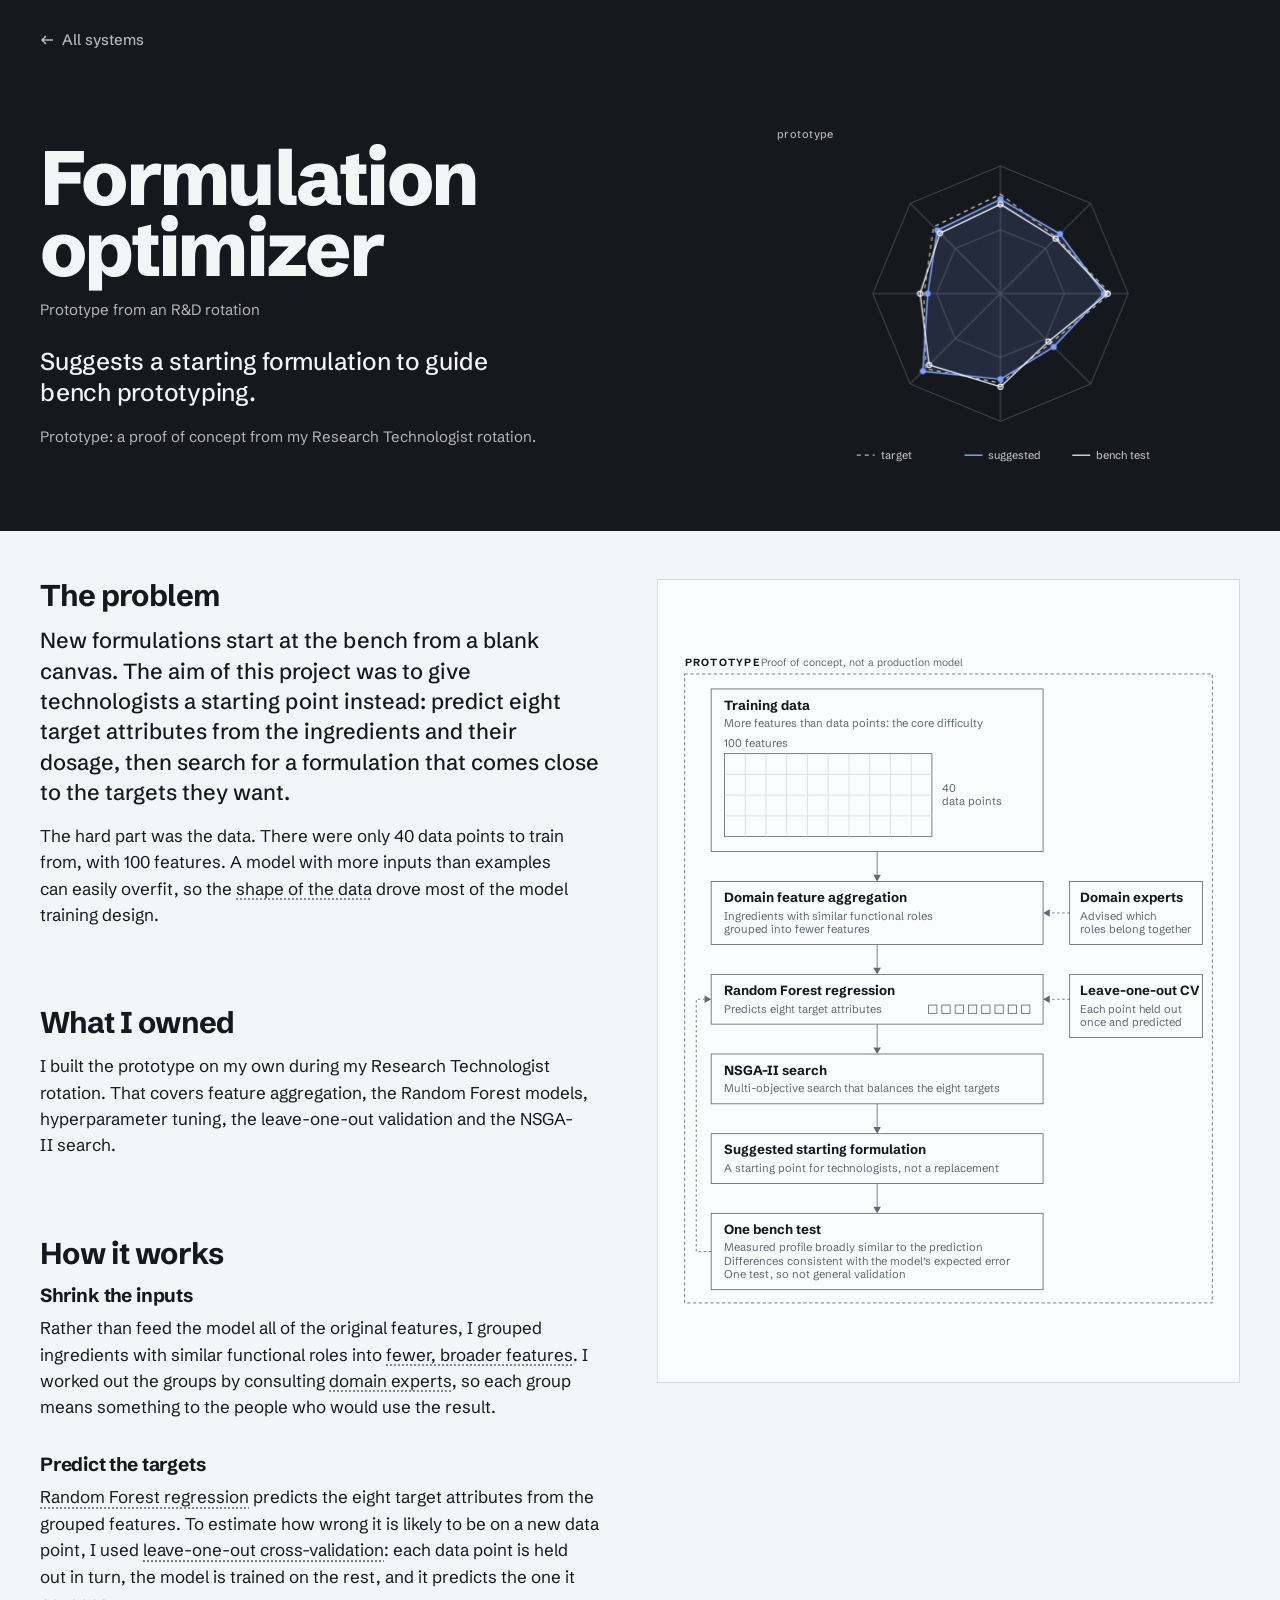
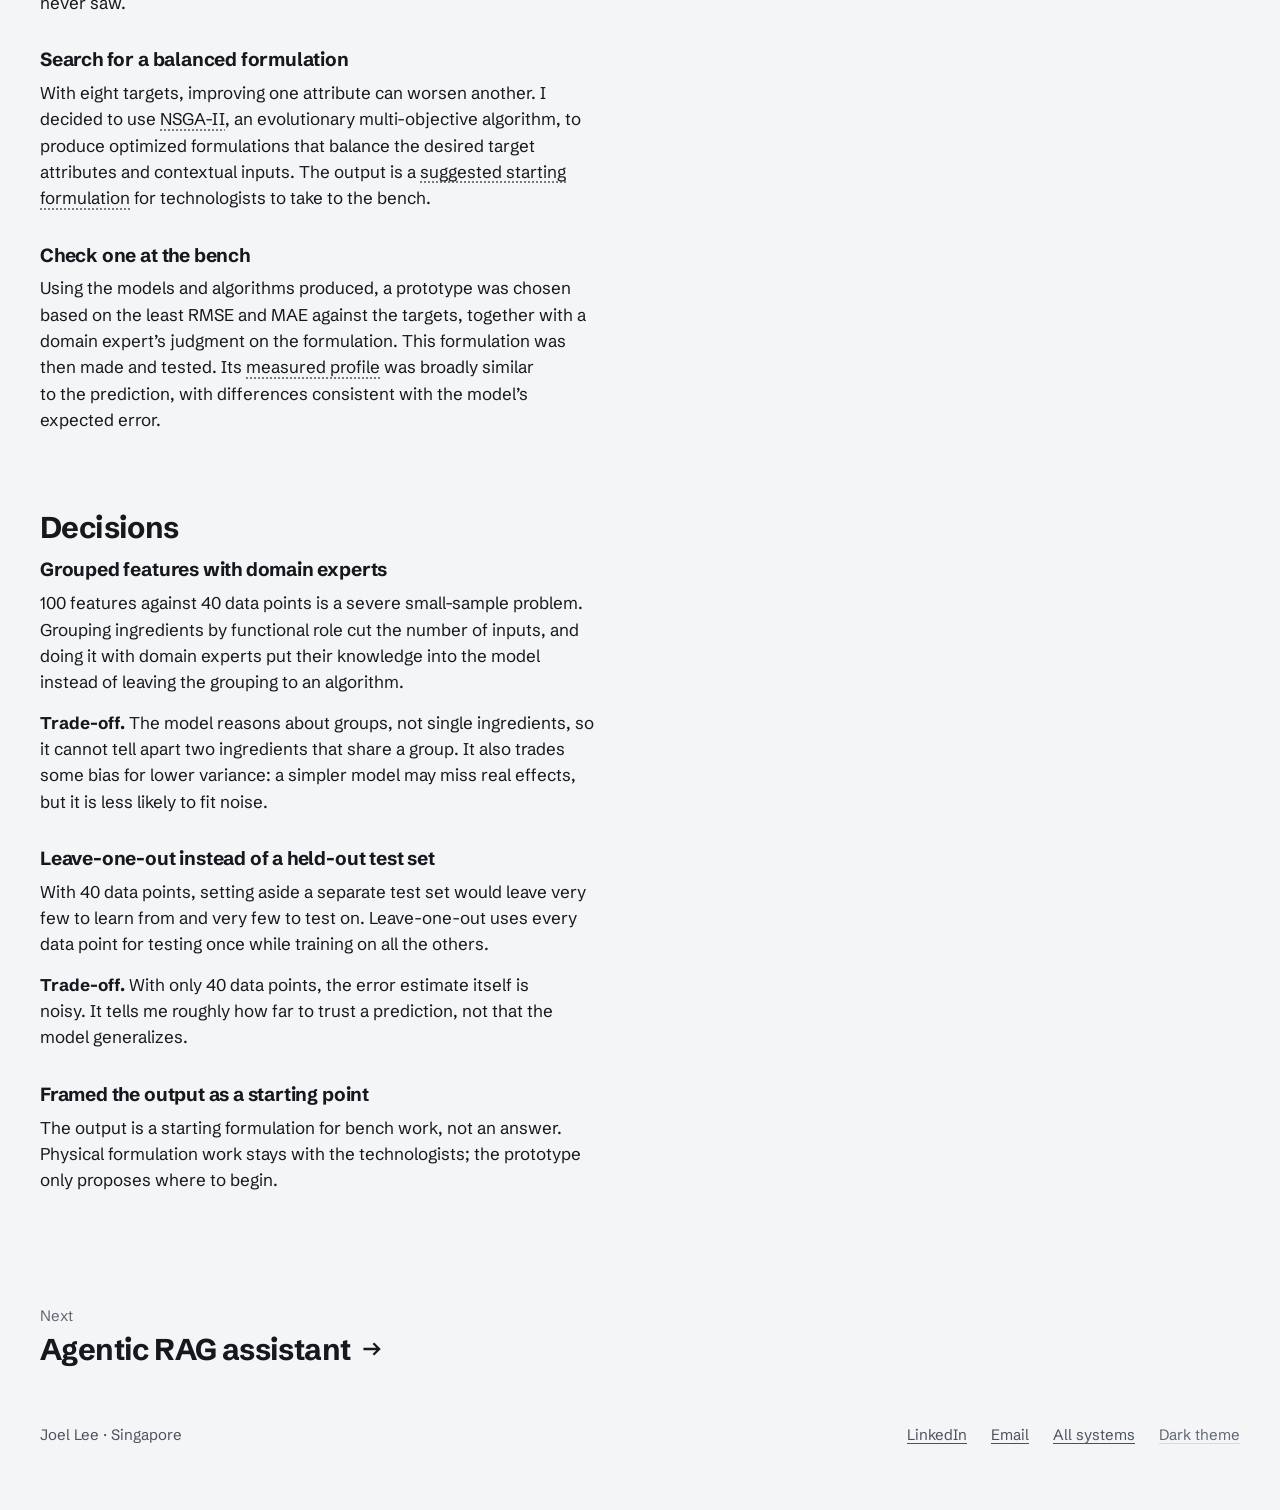
==== commit cf0e9f62: "Add Mengo demo, next-project links and a closing line Show the scripted Mengo demo on its case study" ====
--- a/work/formulation/index.html
+++ b/work/formulation/index.html
@@ -159,9 +159,16 @@
     </div>
   </main>
 
+  <nav class="next" aria-label="Next case study">
+    <span>Next</span>
+    <a href="../rag/">Agentic RAG assistant <svg width="20" height="20" viewBox="0 0 14 14" aria-hidden="true"><path d="M1 7h11M8 3l4 4-4 4" fill="none" stroke="currentColor" stroke-width="1.6"/></svg></a>
+  </nav>
+
   <footer>
     <span>Joel Lee · Singapore</span>
     <nav aria-label="Footer">
+      <a href="https://www.linkedin.com/in/joellee3433b221a" rel="noopener">LinkedIn</a>
+      <a href="mailto:cryptic912@gmail.com">Email</a>
       <a href="../../">All systems</a>
       <button class="theme" type="button" id="theme"></button>
     </nav>
--- a/work/case-study.css
+++ b/work/case-study.css
@@ -158,12 +158,21 @@
 .scale span { display: flex; justify-content: space-between; }
 .dots + .scale + p { margin-top: 14px; font-size: 14px; color: var(--ink-3); }
 
+/* The next case study, in the order of the home page's list. */
+.next { padding-top: 96px; }
+.next span { display: block; font-size: 15px; color: var(--ink-3); margin-bottom: 6px; }
+.next a { display: inline-flex; align-items: center; gap: 12px; font-size: 30px; line-height: 1.1; letter-spacing: -0.02em; font-weight: 700; text-decoration: none; }
+.next a:hover { text-decoration: underline; text-decoration-thickness: 2px; text-decoration-color: var(--vector); }
+.next svg { flex: none; transition: transform 180ms cubic-bezier(0.23, 1, 0.32, 1); }
+.next a:hover svg { transform: translateX(3px); }
+.next + footer { padding-top: 56px; }
+
 footer { display: flex; flex-wrap: wrap; justify-content: space-between; gap: 16px; padding: 96px 0 64px; color: var(--ink-2); font-size: 15px; }
 footer nav { display: flex; gap: 24px; flex-wrap: wrap; }
 footer .theme { background: none; border: 0; padding: 0; cursor: pointer; text-decoration: underline; text-underline-offset: 0.22em; text-decoration-color: var(--hair); color: var(--ink-3); }
 
 @media (prefers-reduced-motion: reduce) {
-  .node, .edge, .node rect, .edge path, .node .t, .back svg { transition: none; }
+  .node, .edge, .node rect, .edge path, .node .t, .back svg, .next svg { transition: none; }
   .motif *, .intro h1 { animation: none !important; }
 }
 
